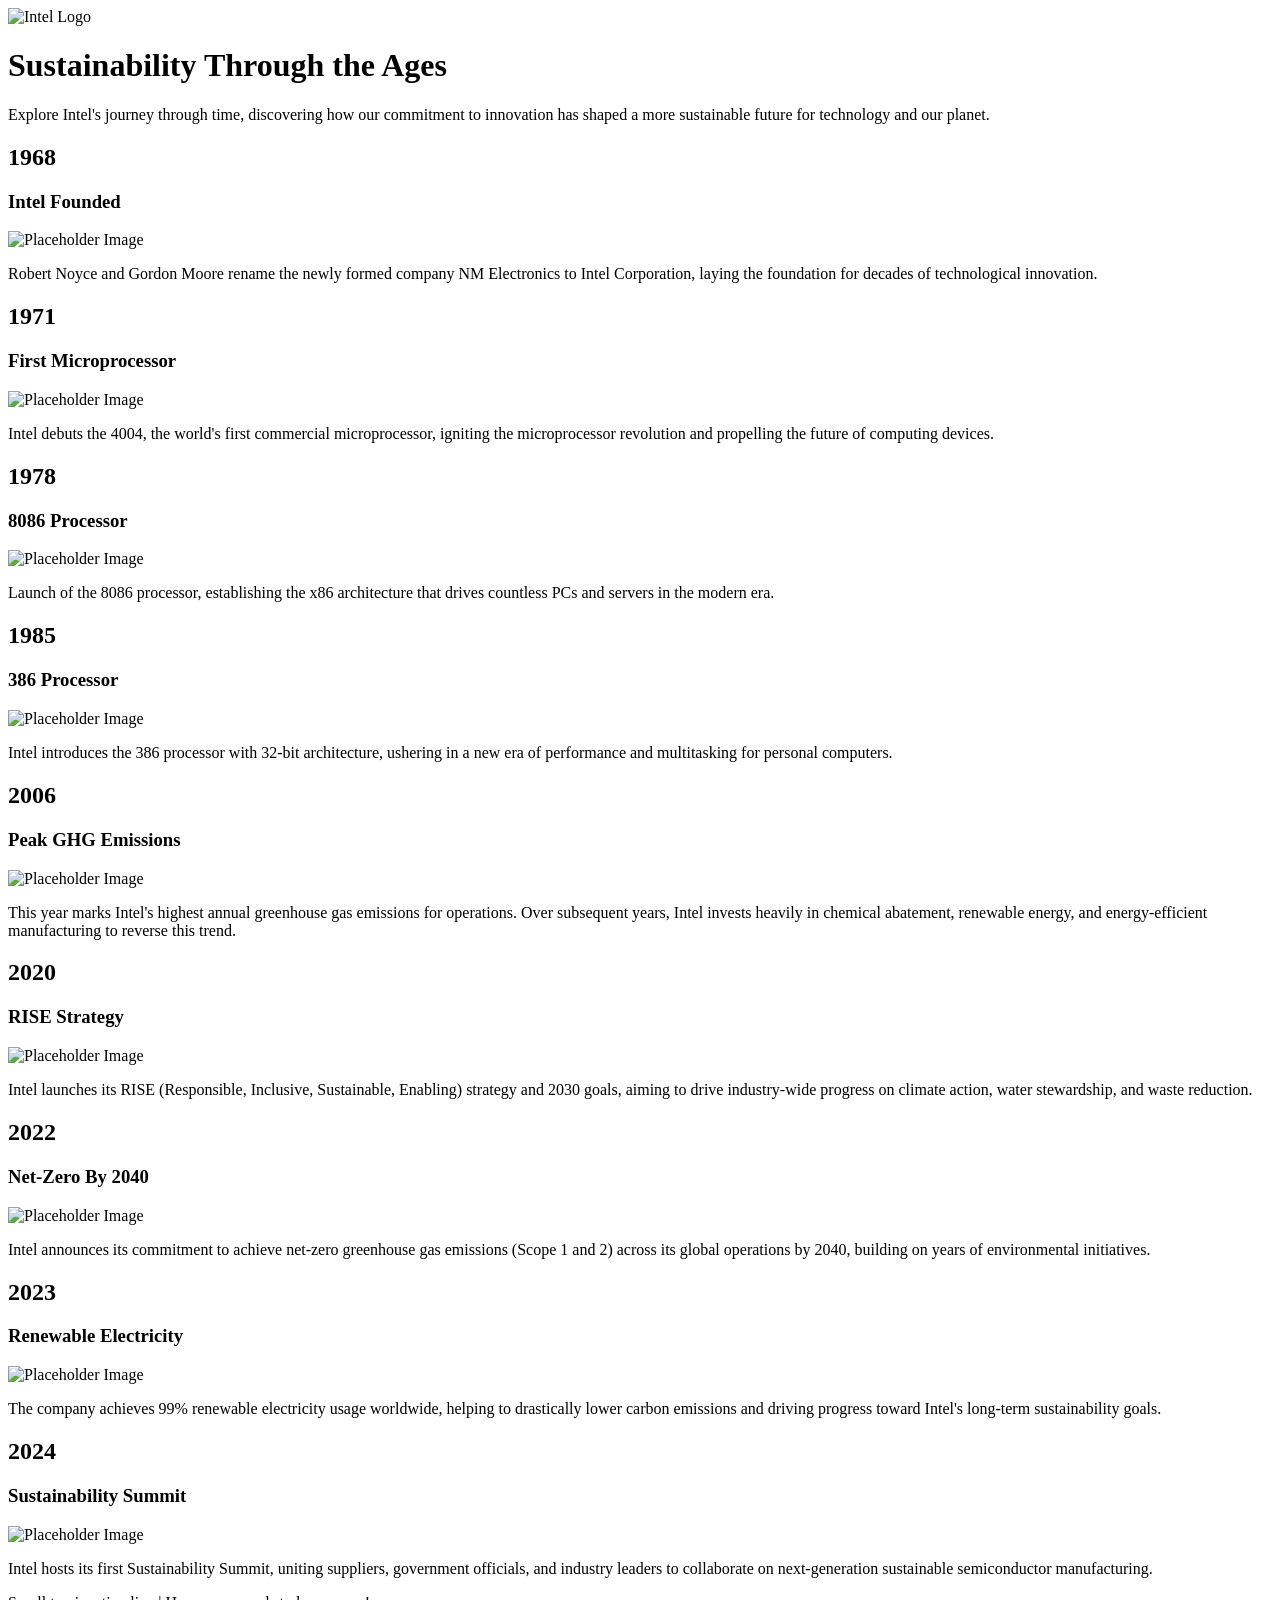
==== index.html @ 9461cac0 "Rename index (1).html to index.html" ====
<!DOCTYPE html>
<html lang="en">
<head>
  <meta charset="UTF-8" />
  <meta name="viewport" content="width=device-width, initial-scale=1.0" />
  <title>Intel: Sustainability Through the Ages</title>
  <link rel="stylesheet" href="style.css" />
</head>
<body>

  <!-- Header / Hero Section -->
  <header>
    <div>
      <!-- Ask Copilot to teach you about `.svg` 🙂 -->
      <img src="img/intel-header-logo.svg" alt="Intel Logo" />
      <!-- Main Heading -->
      <h1>
        Sustainability Through the Ages
      </h1>

      <!-- Subheading / Description -->
      <p>
        Explore Intel's journey through time, discovering how our commitment
        to innovation has shaped a more sustainable future for technology 
        and our planet.
      </p>
    </div>
  </header>

  <!-- Timeline Cards Section -->
  <section>

    <!-- Card 1: 1968 -->
    <div>
      <h2>1968</h2>
      <h3>Intel Founded</h3>
      <img src="img/1.jpg" alt="Placeholder Image" />
      <p>
        Robert Noyce and Gordon Moore rename the newly formed company 
        NM Electronics to Intel Corporation, laying the foundation for 
        decades of technological innovation.
      </p>
    </div>

    <!-- Card 2: 1971 -->
    <div>
      <h2>1971</h2>
      <h3>First Microprocessor</h3>
      <img src="img/2.jpg" alt="Placeholder Image" />
      <p>
        Intel debuts the 4004, the world's first commercial microprocessor, 
        igniting the microprocessor revolution and propelling the future 
        of computing devices.
      </p>
    </div>

    <!-- Card 3: 1978 -->
    <div>
      <h2>1978</h2>
      <h3>8086 Processor</h3>
      <img src="img/3.jpg" alt="Placeholder Image" />
      <p>
        Launch of the 8086 processor, establishing the x86 architecture 
        that drives countless PCs and servers in the modern era.
      </p>
    </div>

    <!-- Card 4: 1985 -->
    <div>
      <h2>1985</h2>
      <h3>386 Processor</h3>
      <img src="img/4.jpg" alt="Placeholder Image" />
      <p>
        Intel introduces the 386 processor with 32-bit architecture, 
        ushering in a new era of performance and multitasking for 
        personal computers.
      </p>
    </div>

    <!-- Card 5: 2006 -->
    <div>
      <h2>2006</h2>
      <h3>Peak GHG Emissions</h3>
      <img src="https://placehold.co/250x100" alt="Placeholder Image" />
      <p>
        This year marks Intel's highest annual greenhouse gas emissions 
        for operations. Over subsequent years, Intel invests heavily in 
        chemical abatement, renewable energy, and energy-efficient 
        manufacturing to reverse this trend.
      </p>
    </div>

    <!-- Card 6: 2020 -->
    <div>
      <h2>2020</h2>
      <h3>RISE Strategy</h3>
      <img src="https://placehold.co/250x100" alt="Placeholder Image" />
      <p>
        Intel launches its RISE (Responsible, Inclusive, Sustainable, 
        Enabling) strategy and 2030 goals, aiming to drive industry-wide 
        progress on climate action, water stewardship, and waste reduction.
      </p>
    </div>

    <!-- Card 7: 2022 -->
    <div>
      <h2>2022</h2>
      <h3>Net-Zero By 2040</h3>
      <img src="https://placehold.co/250x100" alt="Placeholder Image" />
      <p>
        Intel announces its commitment to achieve net-zero greenhouse 
        gas emissions (Scope 1 and 2) across its global operations 
        by 2040, building on years of environmental initiatives.
      </p>
    </div>

    <!-- Card 8: 2023 -->
    <div>
      <h2>2023</h2>
      <h3>Renewable Electricity</h3>
      <img src="https://placehold.co/250x100" alt="Placeholder Image" />
      <p>
        The company achieves 99% renewable electricity usage worldwide, 
        helping to drastically lower carbon emissions and driving progress 
        toward Intel's long-term sustainability goals.
      </p>
    </div>

    <!-- Card 9: 2024 -->
    <div>
      <h2>2024</h2>
      <h3>Sustainability Summit</h3>
      <img src="https://placehold.co/250x100" alt="Placeholder Image" />
      <p>
        Intel hosts its first Sustainability Summit, uniting suppliers, 
        government officials, and industry leaders to collaborate on 
        next-generation sustainable semiconductor manufacturing.
      </p>
    </div>
  </section>
  <p>Scroll to view timeline | Hover over cards to learn more!</p>
</body>
</html>
---- style.css ----
/* Add your CSS here */
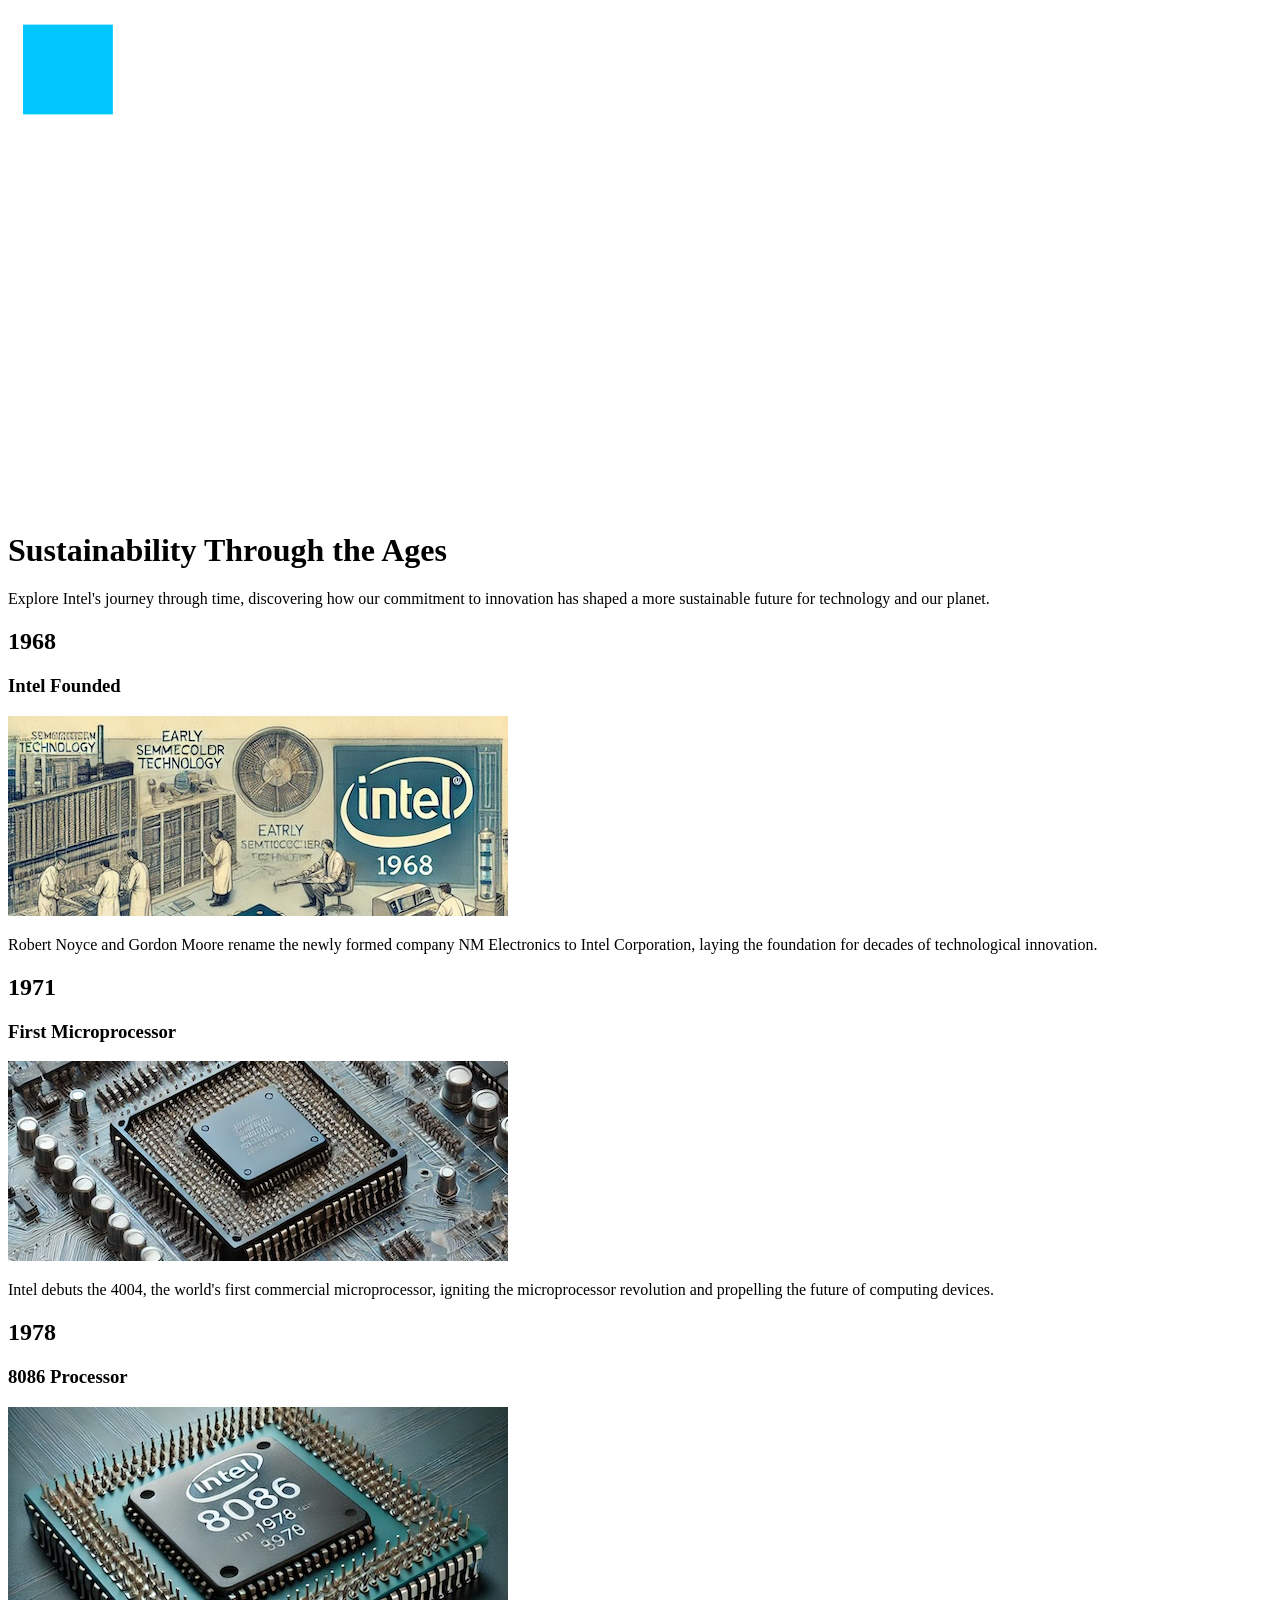
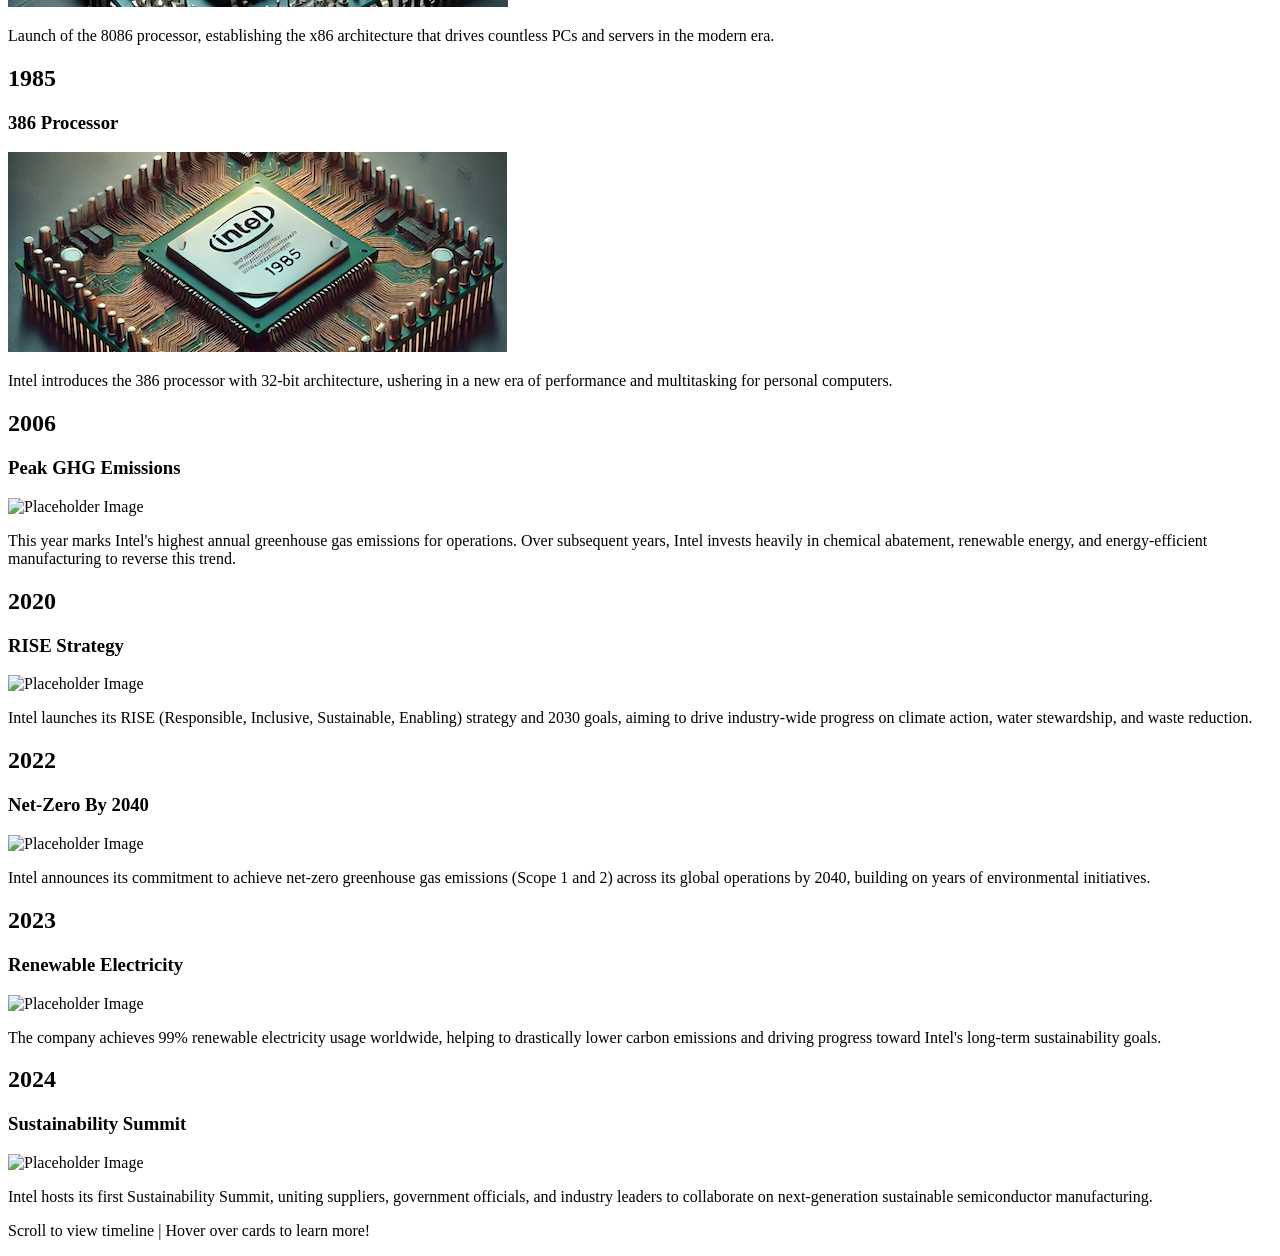
==== commit 0e35229c: "Update index.html" ====
--- a/index.html
+++ b/index.html
@@ -81,7 +81,7 @@
     <div>
       <h2>2006</h2>
       <h3>Peak GHG Emissions</h3>
-      <img src="https://placehold.co/250x100" alt="Placeholder Image" />
+      <img src="img/5.jpg" alt="Placeholder Image" />
       <p>
         This year marks Intel's highest annual greenhouse gas emissions 
         for operations. Over subsequent years, Intel invests heavily in 
@@ -94,7 +94,7 @@
     <div>
       <h2>2020</h2>
       <h3>RISE Strategy</h3>
-      <img src="https://placehold.co/250x100" alt="Placeholder Image" />
+      <img src="img/6.jpg" alt="Placeholder Image" />
       <p>
         Intel launches its RISE (Responsible, Inclusive, Sustainable, 
         Enabling) strategy and 2030 goals, aiming to drive industry-wide 
@@ -106,7 +106,7 @@
     <div>
       <h2>2022</h2>
       <h3>Net-Zero By 2040</h3>
-      <img src="https://placehold.co/250x100" alt="Placeholder Image" />
+      <img src="img/7.jpg" alt="Placeholder Image" />
       <p>
         Intel announces its commitment to achieve net-zero greenhouse 
         gas emissions (Scope 1 and 2) across its global operations 
@@ -118,7 +118,7 @@
     <div>
       <h2>2023</h2>
       <h3>Renewable Electricity</h3>
-      <img src="https://placehold.co/250x100" alt="Placeholder Image" />
+      <img src="img/8.jpg" alt="Placeholder Image" />
       <p>
         The company achieves 99% renewable electricity usage worldwide, 
         helping to drastically lower carbon emissions and driving progress 
@@ -130,7 +130,7 @@
     <div>
       <h2>2024</h2>
       <h3>Sustainability Summit</h3>
-      <img src="https://placehold.co/250x100" alt="Placeholder Image" />
+      <img src="img/9.jpg" alt="Placeholder Image" />
       <p>
         Intel hosts its first Sustainability Summit, uniting suppliers, 
         government officials, and industry leaders to collaborate on 
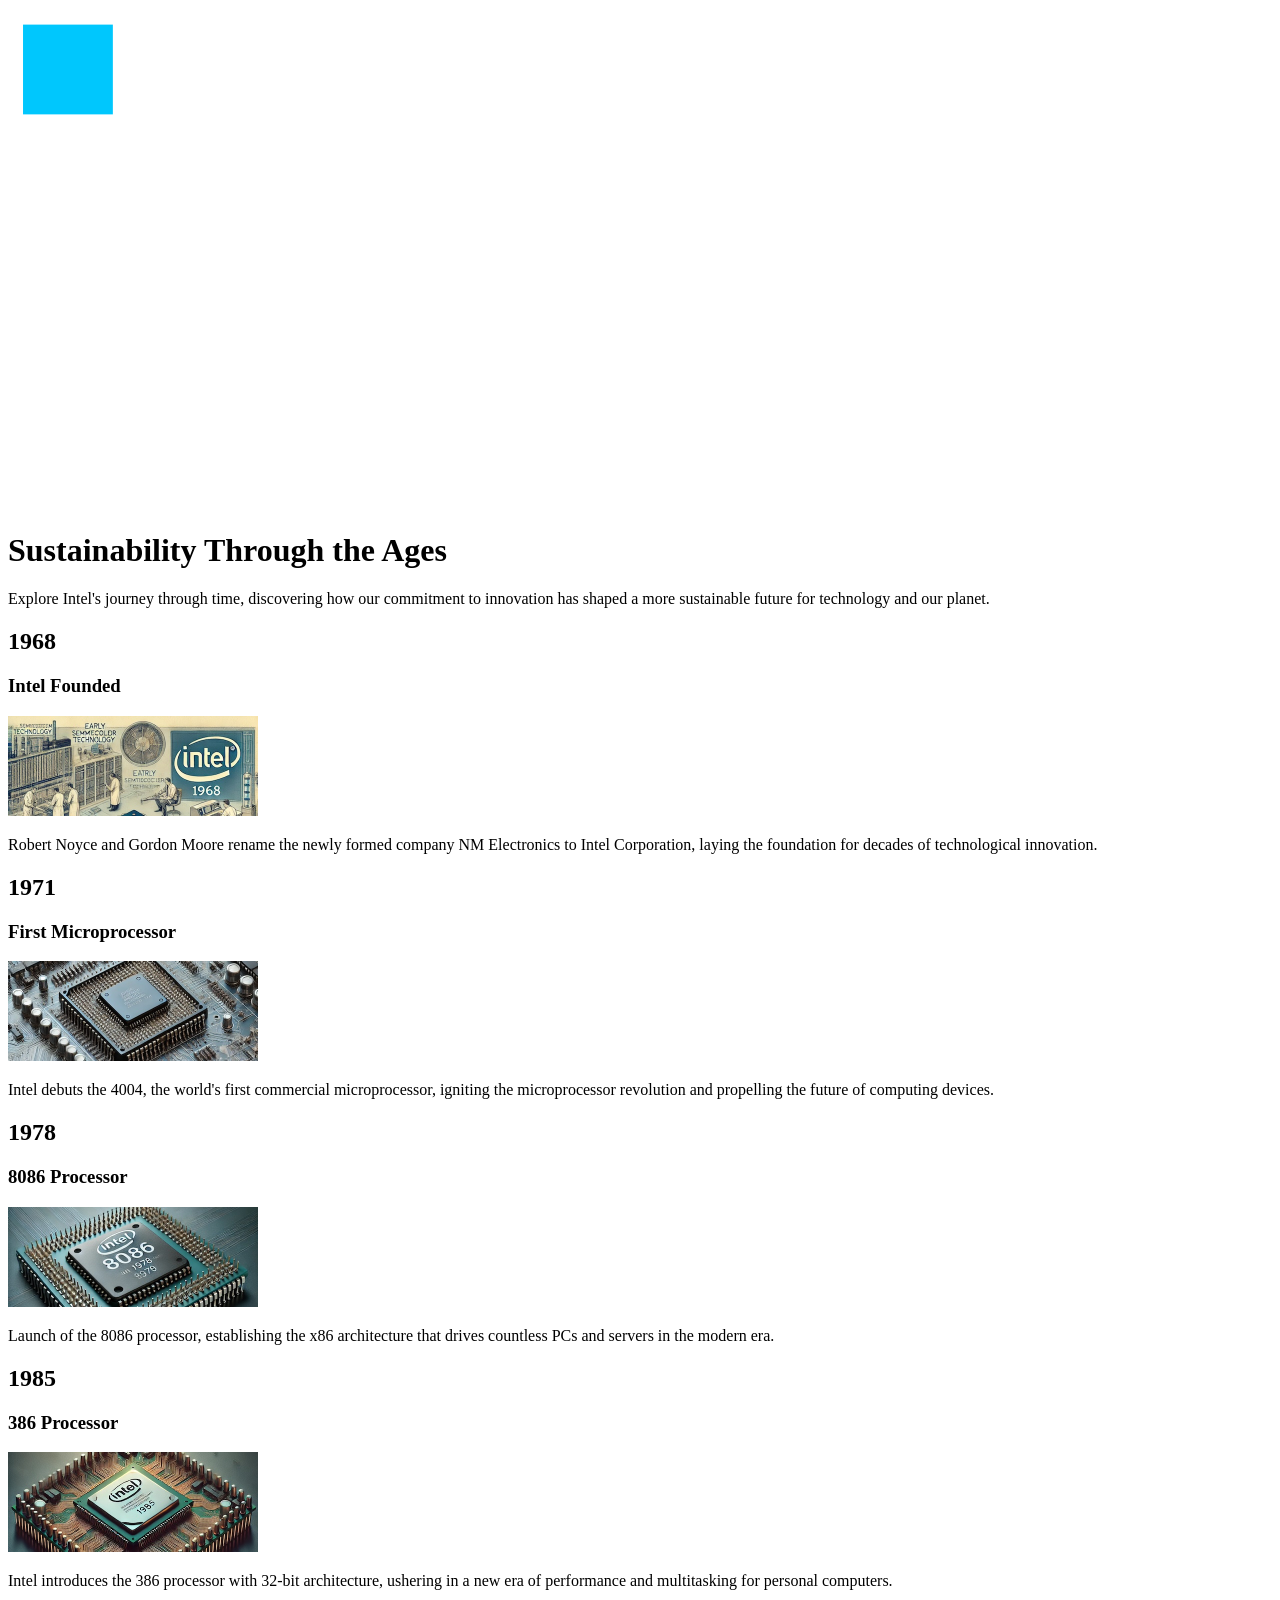
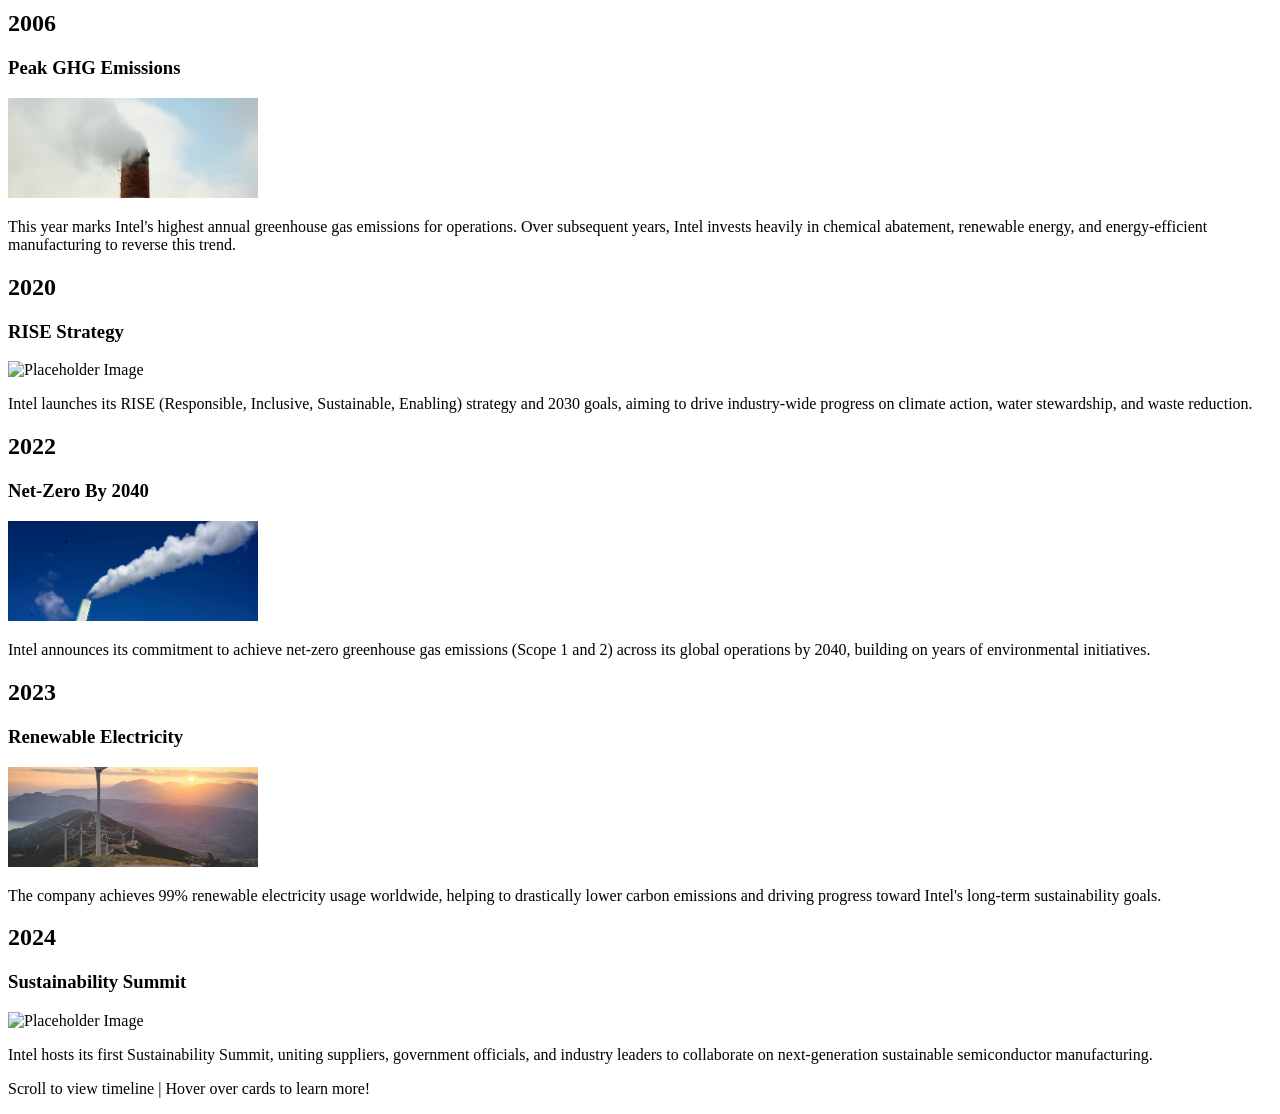
==== commit 35ef25c7: "Update index.html" ====
--- a/index.html
+++ b/index.html
@@ -5,6 +5,13 @@
   <meta name="viewport" content="width=device-width, initial-scale=1.0" />
   <title>Intel: Sustainability Through the Ages</title>
   <link rel="stylesheet" href="style.css" />
+  <style>
+    img[src$=".jpg"] {
+      width: 250px;
+      height: 100px;
+      object-fit: cover;
+    }
+  </style>
 </head>
 <body>
 
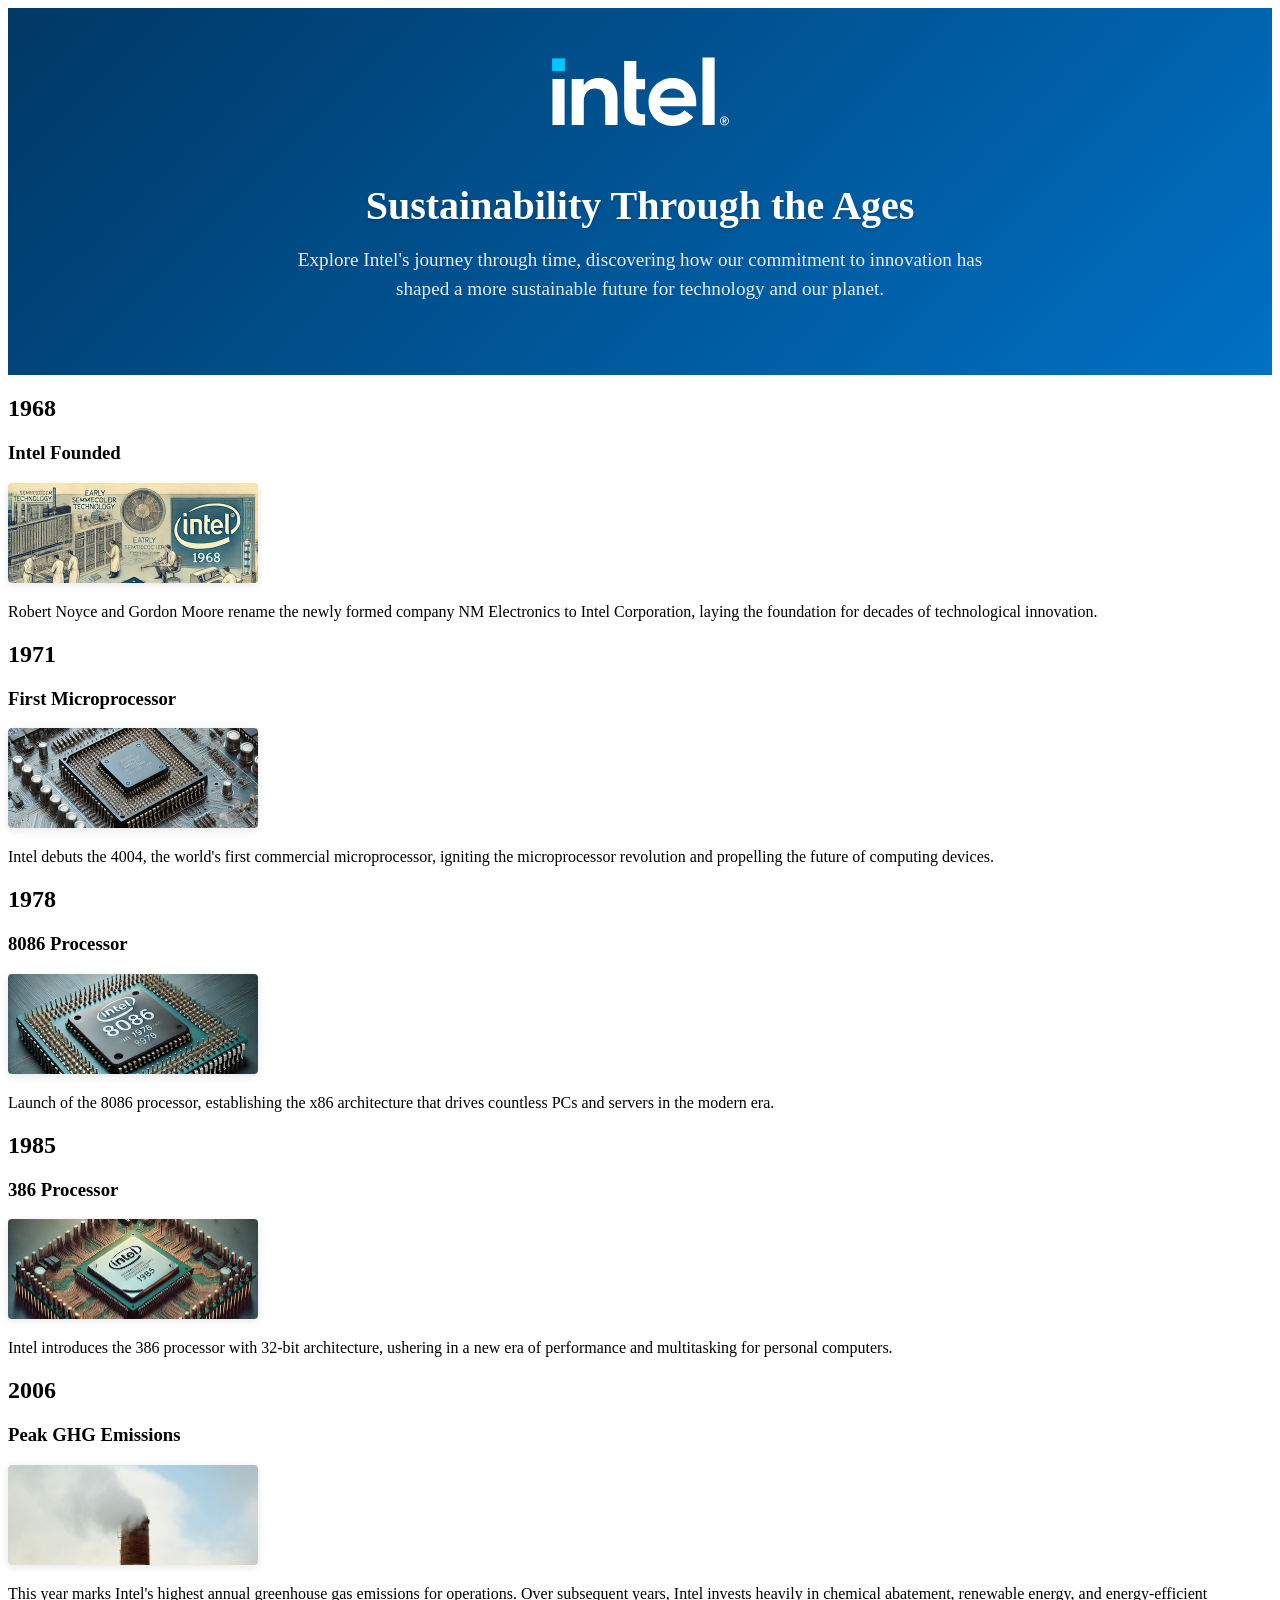
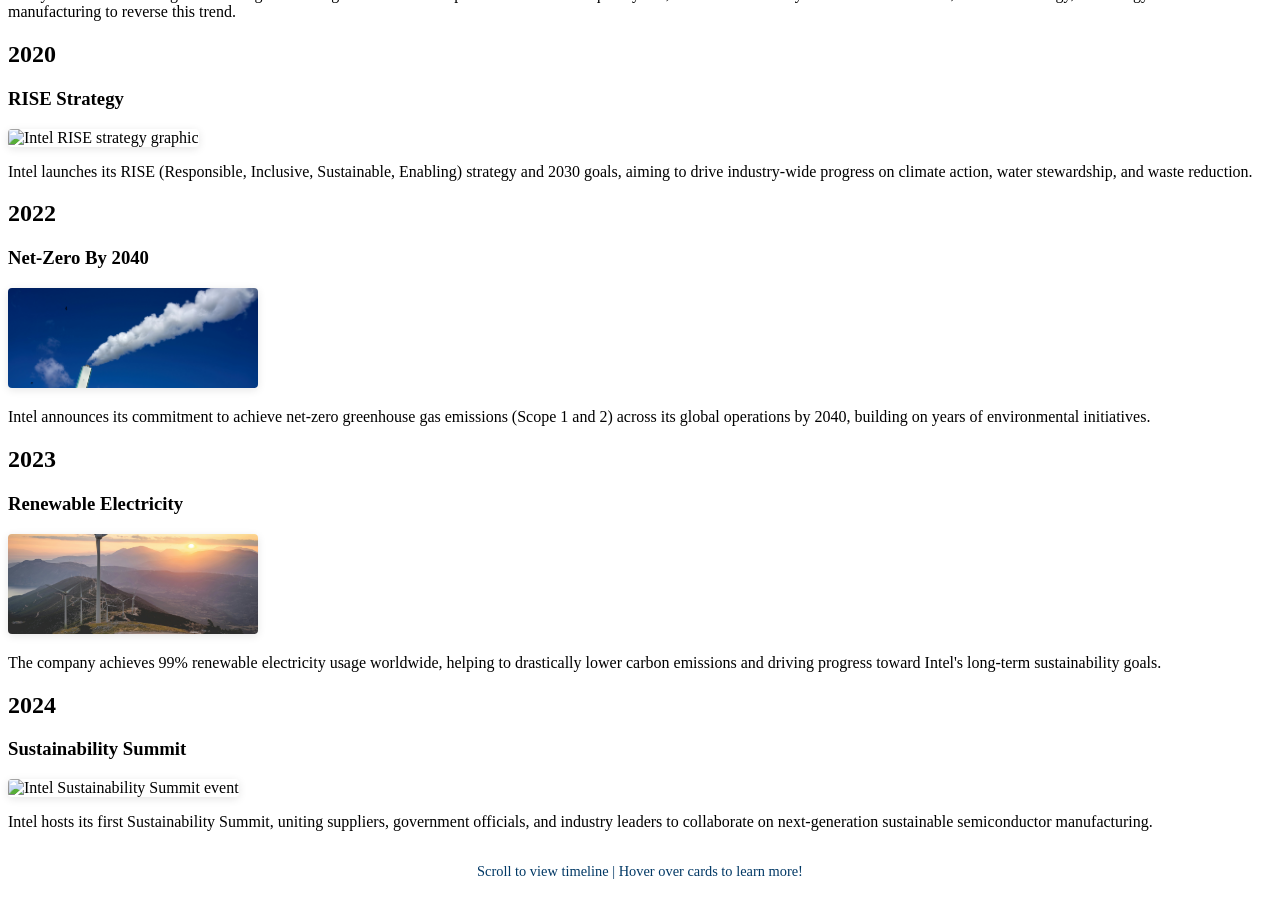
==== commit ef90a770: "Update index.html" ====
--- a/index.html
+++ b/index.html
@@ -4,12 +4,75 @@
   <meta charset="UTF-8" />
   <meta name="viewport" content="width=device-width, initial-scale=1.0" />
   <title>Intel: Sustainability Through the Ages</title>
-  <link rel="stylesheet" href="style.css" />
   <style>
+    /* Intel Brand Colors */
+    :root {
+      --intel-blue: #0071c5;
+      --intel-dark-blue: #003865;
+      --intel-white: #ffffff;
+      --intel-light-gray: #f2f2f2;
+    }
+    
+    /* Header Styles */
+    header {
+      background: linear-gradient(135deg, var(--intel-dark-blue) 0%, var(--intel-blue) 100%);
+      color: var(--intel-white);
+      padding: 3rem 2rem;
+      text-align: center;
+      position: relative;
+      overflow: hidden;
+    }
+    
+    header > div {
+      max-width: 1200px;
+      margin: 0 auto;
+      position: relative;
+      z-index: 2;
+    }
+    
+    header img {
+      width: 180px;
+      height: auto;
+      margin-bottom: 1.5rem;
+    }
+    
+    header h1 {
+      font-size: 2.5rem;
+      font-weight: 700;
+      margin-bottom: 1rem;
+      line-height: 1.2;
+      text-shadow: 0 2px 4px rgba(0,0,0,0.2);
+    }
+    
+    header p {
+      font-size: 1.2rem;
+      max-width: 700px;
+      margin: 0 auto 1.5rem;
+      line-height: 1.5;
+      opacity: 0.9;
+    }
+    
+    /* Decorative elements */
+    header::before {
+      content: "";
+      position: absolute;
+      top: 0;
+      left: 0;
+      right: 0;
+      bottom: 0;
+      background: url('data:image/svg+xml;utf8,<svg xmlns="http://www.w3.org/2000/svg" width="100" height="100" viewBox="0 0 100 100" fill="none" opacity="0.05"><path d="M50 0L100 50L50 100L0 50L50 0Z" stroke="white"/></svg>');
+      background-size: 80px;
+      opacity: 0.1;
+      z-index: 1;
+    }
+    
+    /* Timeline image styles */
     img[src$=".jpg"] {
       width: 250px;
       height: 100px;
       object-fit: cover;
+      border-radius: 4px;
+      box-shadow: 0 2px 8px rgba(0,0,0,0.1);
     }
   </style>
 </head>
@@ -18,7 +81,7 @@
   <!-- Header / Hero Section -->
   <header>
     <div>
-      <!-- Ask Copilot to teach you about `.svg` 🙂 -->
+      <!-- Intel Logo -->
       <img src="img/intel-header-logo.svg" alt="Intel Logo" />
       <!-- Main Heading -->
       <h1>
@@ -36,12 +99,11 @@
 
   <!-- Timeline Cards Section -->
   <section>
-
     <!-- Card 1: 1968 -->
     <div>
       <h2>1968</h2>
       <h3>Intel Founded</h3>
-      <img src="img/1.jpg" alt="Placeholder Image" />
+      <img src="img/1.jpg" alt="Intel founders Robert Noyce and Gordon Moore" />
       <p>
         Robert Noyce and Gordon Moore rename the newly formed company 
         NM Electronics to Intel Corporation, laying the foundation for 
@@ -53,7 +115,7 @@
     <div>
       <h2>1971</h2>
       <h3>First Microprocessor</h3>
-      <img src="img/2.jpg" alt="Placeholder Image" />
+      <img src="img/2.jpg" alt="Intel 4004 microprocessor" />
       <p>
         Intel debuts the 4004, the world's first commercial microprocessor, 
         igniting the microprocessor revolution and propelling the future 
@@ -65,7 +127,7 @@
     <div>
       <h2>1978</h2>
       <h3>8086 Processor</h3>
-      <img src="img/3.jpg" alt="Placeholder Image" />
+      <img src="img/3.jpg" alt="Intel 8086 processor" />
       <p>
         Launch of the 8086 processor, establishing the x86 architecture 
         that drives countless PCs and servers in the modern era.
@@ -76,7 +138,7 @@
     <div>
       <h2>1985</h2>
       <h3>386 Processor</h3>
-      <img src="img/4.jpg" alt="Placeholder Image" />
+      <img src="img/4.jpg" alt="Intel 386 processor" />
       <p>
         Intel introduces the 386 processor with 32-bit architecture, 
         ushering in a new era of performance and multitasking for 
@@ -88,7 +150,7 @@
     <div>
       <h2>2006</h2>
       <h3>Peak GHG Emissions</h3>
-      <img src="img/5.jpg" alt="Placeholder Image" />
+      <img src="img/5.jpg" alt="Intel factory with sustainability metrics" />
       <p>
         This year marks Intel's highest annual greenhouse gas emissions 
         for operations. Over subsequent years, Intel invests heavily in 
@@ -101,7 +163,7 @@
     <div>
       <h2>2020</h2>
       <h3>RISE Strategy</h3>
-      <img src="img/6.jpg" alt="Placeholder Image" />
+      <img src="img/6.jpg" alt="Intel RISE strategy graphic" />
       <p>
         Intel launches its RISE (Responsible, Inclusive, Sustainable, 
         Enabling) strategy and 2030 goals, aiming to drive industry-wide 
@@ -113,7 +175,7 @@
     <div>
       <h2>2022</h2>
       <h3>Net-Zero By 2040</h3>
-      <img src="img/7.jpg" alt="Placeholder Image" />
+      <img src="img/7.jpg" alt="Net zero commitment graphic" />
       <p>
         Intel announces its commitment to achieve net-zero greenhouse 
         gas emissions (Scope 1 and 2) across its global operations 
@@ -125,7 +187,7 @@
     <div>
       <h2>2023</h2>
       <h3>Renewable Electricity</h3>
-      <img src="img/8.jpg" alt="Placeholder Image" />
+      <img src="img/8.jpg" alt="Solar panels at Intel facility" />
       <p>
         The company achieves 99% renewable electricity usage worldwide, 
         helping to drastically lower carbon emissions and driving progress 
@@ -137,7 +199,7 @@
     <div>
       <h2>2024</h2>
       <h3>Sustainability Summit</h3>
-      <img src="img/9.jpg" alt="Placeholder Image" />
+      <img src="img/9.jpg" alt="Intel Sustainability Summit event" />
       <p>
         Intel hosts its first Sustainability Summit, uniting suppliers, 
         government officials, and industry leaders to collaborate on 
@@ -145,6 +207,8 @@
       </p>
     </div>
   </section>
-  <p>Scroll to view timeline | Hover over cards to learn more!</p>
+  <p style="text-align: center; color: var(--intel-dark-blue); padding: 1rem; font-size: 0.9rem;">
+    Scroll to view timeline | Hover over cards to learn more!
+  </p>
 </body>
 </html>
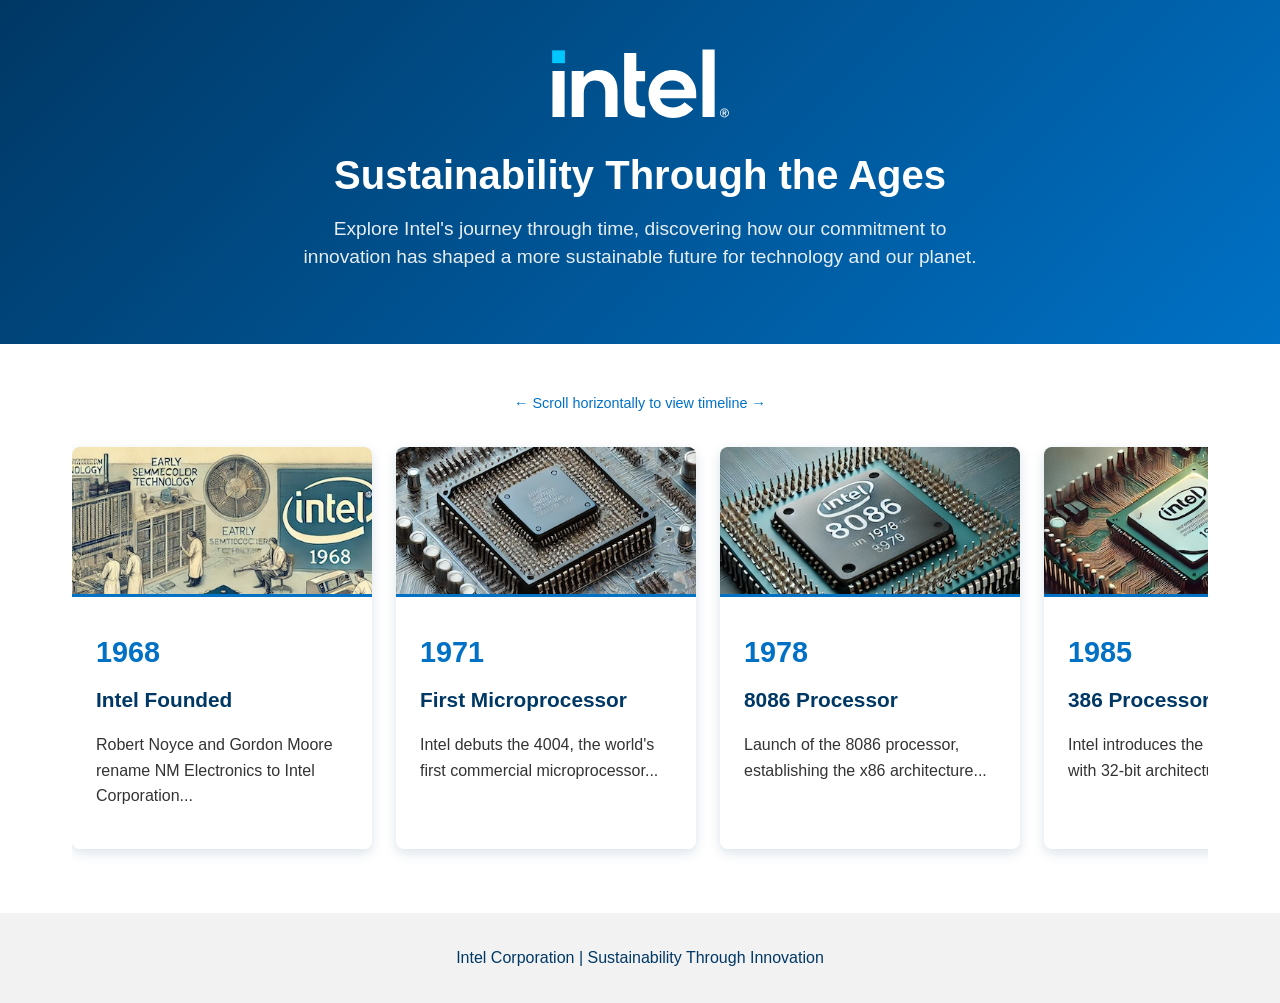
==== commit 5a90ba3a: "Update index.html" ====
--- a/index.html
+++ b/index.html
@@ -5,12 +5,26 @@
   <meta name="viewport" content="width=device-width, initial-scale=1.0" />
   <title>Intel: Sustainability Through the Ages</title>
   <style>
-    /* Intel Brand Colors */
+    /* Intel Brand Colors & Base Styles */
     :root {
       --intel-blue: #0071c5;
       --intel-dark-blue: #003865;
       --intel-white: #ffffff;
       --intel-light-gray: #f2f2f2;
+      --intel-dark-gray: #333333;
+      --card-shadow: 0 4px 12px rgba(0, 65, 117, 0.15);
+    }
+    
+    * {
+      box-sizing: border-box;
+      margin: 0;
+      padding: 0;
+    }
+    
+    body {
+      font-family: 'Segoe UI', Tahoma, Geneva, Verdana, sans-serif;
+      line-height: 1.6;
+      color: var(--intel-dark-gray);
     }
     
     /* Header Styles */
@@ -41,7 +55,6 @@
       font-weight: 700;
       margin-bottom: 1rem;
       line-height: 1.2;
-      text-shadow: 0 2px 4px rgba(0,0,0,0.2);
     }
     
     header p {
@@ -52,27 +65,152 @@
       opacity: 0.9;
     }
     
-    /* Decorative elements */
-    header::before {
-      content: "";
+    /* Timeline Container */
+    .timeline-container {
+      max-width: 1200px;
+      margin: 3rem auto;
+      padding: 0 2rem;
+    }
+    
+    .timeline-scroll-message {
+      text-align: center;
+      color: var(--intel-blue);
+      margin-bottom: 1rem;
+      font-size: 0.9rem;
+      display: none;
+    }
+    
+    /* Timeline Styles */
+    .timeline {
+      display: flex;
+      gap: 1.5rem;
+      padding: 1rem 0;
+      overflow-x: auto;
+      scrollbar-width: none; /* Firefox */
+      -ms-overflow-style: none; /* IE */
+    }
+    
+    .timeline::-webkit-scrollbar {
+      display: none; /* Chrome/Safari */
+    }
+    
+    /* Milestone Cards */
+    .milestone {
+      flex: 0 0 300px;
+      background: var(--intel-white);
+      border-radius: 8px;
+      box-shadow: var(--card-shadow);
+      overflow: hidden;
+      transition: all 0.3s ease;
+      position: relative;
+      min-height: 400px;
+    }
+    
+    .milestone-content {
+      padding: 1.5rem;
+      position: relative;
+      z-index: 2;
+      background: var(--intel-white);
+      transition: all 0.3s ease;
+    }
+    
+    .milestone h2 {
+      color: var(--intel-blue);
+      font-size: 1.8rem;
+      margin-bottom: 0.5rem;
+    }
+    
+    .milestone h3 {
+      color: var(--intel-dark-blue);
+      font-size: 1.3rem;
+      margin-bottom: 1rem;
+      font-weight: 600;
+    }
+    
+    .milestone img {
+      width: 100%;
+      height: 150px;
+      object-fit: cover;
+      border-bottom: 3px solid var(--intel-blue);
+    }
+    
+    .milestone p {
+      color: var(--intel-dark-gray);
+      margin-bottom: 1rem;
+    }
+    
+    .milestone-hover {
       position: absolute;
       top: 0;
       left: 0;
       right: 0;
       bottom: 0;
-      background: url('data:image/svg+xml;utf8,<svg xmlns="http://www.w3.org/2000/svg" width="100" height="100" viewBox="0 0 100 100" fill="none" opacity="0.05"><path d="M50 0L100 50L50 100L0 50L50 0Z" stroke="white"/></svg>');
-      background-size: 80px;
-      opacity: 0.1;
-      z-index: 1;
-    }
-    
-    /* Timeline image styles */
-    img[src$=".jpg"] {
-      width: 250px;
-      height: 100px;
-      object-fit: cover;
-      border-radius: 4px;
-      box-shadow: 0 2px 8px rgba(0,0,0,0.1);
+      background: rgba(0, 113, 197, 0.9);
+      color: var(--intel-white);
+      padding: 2rem;
+      opacity: 0;
+      transition: opacity 0.3s ease;
+      display: flex;
+      flex-direction: column;
+      justify-content: center;
+    }
+    
+    .milestone-hover h3 {
+      color: var(--intel-white);
+      margin-bottom: 1rem;
+    }
+    
+    .milestone:hover {
+      transform: translateY(-5px);
+      box-shadow: 0 8px 20px rgba(0, 65, 117, 0.2);
+    }
+    
+    .milestone:hover .milestone-content {
+      opacity: 0;
+    }
+    
+    .milestone:hover .milestone-hover {
+      opacity: 1;
+    }
+    
+    /* Responsive Layout */
+    @media (max-width: 768px) {
+      .timeline {
+        flex-direction: column;
+        overflow-x: visible;
+        gap: 2rem;
+      }
+      
+      .milestone {
+        flex: 1 1 auto;
+        min-height: auto;
+      }
+      
+      .timeline-scroll-message {
+        display: none;
+      }
+      
+      header h1 {
+        font-size: 2rem;
+      }
+      
+      header p {
+        font-size: 1rem;
+      }
+    }
+    
+    @media (min-width: 769px) {
+      .timeline-scroll-message {
+        display: block;
+      }
+    }
+    
+    /* Footer */
+    footer {
+      text-align: center;
+      padding: 2rem;
+      background: var(--intel-light-gray);
+      color: var(--intel-dark-blue);
     }
   </style>
 </head>
@@ -81,14 +219,10 @@
   <!-- Header / Hero Section -->
   <header>
     <div>
-      <!-- Intel Logo -->
       <img src="img/intel-header-logo.svg" alt="Intel Logo" />
-      <!-- Main Heading -->
       <h1>
         Sustainability Through the Ages
       </h1>
-
-      <!-- Subheading / Description -->
       <p>
         Explore Intel's journey through time, discovering how our commitment
         to innovation has shaped a more sustainable future for technology 
@@ -97,118 +231,159 @@
     </div>
   </header>
 
-  <!-- Timeline Cards Section -->
-  <section>
-    <!-- Card 1: 1968 -->
-    <div>
-      <h2>1968</h2>
-      <h3>Intel Founded</h3>
-      <img src="img/1.jpg" alt="Intel founders Robert Noyce and Gordon Moore" />
-      <p>
-        Robert Noyce and Gordon Moore rename the newly formed company 
-        NM Electronics to Intel Corporation, laying the foundation for 
-        decades of technological innovation.
-      </p>
+  <!-- Timeline Section -->
+  <div class="timeline-container">
+    <p class="timeline-scroll-message">← Scroll horizontally to view timeline →</p>
+    
+    <div class="timeline">
+      <!-- Milestone 1: 1968 -->
+      <div class="milestone">
+        <img src="img/1.jpg" alt="Intel founders Robert Noyce and Gordon Moore" />
+        <div class="milestone-content">
+          <h2>1968</h2>
+          <h3>Intel Founded</h3>
+          <p>
+            Robert Noyce and Gordon Moore rename NM Electronics to Intel Corporation...
+          </p>
+        </div>
+        <div class="milestone-hover">
+          <h3>Intel Founded</h3>
+          <p>Robert Noyce and Gordon Moore rename the newly formed company NM Electronics to Intel Corporation, laying the foundation for decades of technological innovation and sustainable business practices.</p>
+        </div>
+      </div>
+
+      <!-- Milestone 2: 1971 -->
+      <div class="milestone">
+        <img src="img/2.jpg" alt="Intel 4004 microprocessor" />
+        <div class="milestone-content">
+          <h2>1971</h2>
+          <h3>First Microprocessor</h3>
+          <p>
+            Intel debuts the 4004, the world's first commercial microprocessor...
+          </p>
+        </div>
+        <div class="milestone-hover">
+          <h3>First Microprocessor</h3>
+          <p>Intel debuts the 4004, the world's first commercial microprocessor, igniting the microprocessor revolution. This innovation would eventually lead to energy-efficient computing solutions worldwide.</p>
+        </div>
+      </div>
+
+      <!-- Milestone 3: 1978 -->
+      <div class="milestone">
+        <img src="img/3.jpg" alt="Intel 8086 processor" />
+        <div class="milestone-content">
+          <h2>1978</h2>
+          <h3>8086 Processor</h3>
+          <p>
+            Launch of the 8086 processor, establishing the x86 architecture...
+          </p>
+        </div>
+        <div class="milestone-hover">
+          <h3>8086 Processor</h3>
+          <p>The 8086 processor establishes the x86 architecture that would drive countless PCs and servers. Intel begins implementing more efficient manufacturing processes to reduce environmental impact.</p>
+        </div>
+      </div>
+
+      <!-- Milestone 4: 1985 -->
+      <div class="milestone">
+        <img src="img/4.jpg" alt="Intel 386 processor" />
+        <div class="milestone-content">
+          <h2>1985</h2>
+          <h3>386 Processor</h3>
+          <p>
+            Intel introduces the 386 processor with 32-bit architecture...
+          </p>
+        </div>
+        <div class="milestone-hover">
+          <h3>386 Processor</h3>
+          <p>Intel introduces the 386 processor with 32-bit architecture, ushering in a new era of performance. The company begins formal environmental policies at its manufacturing sites.</p>
+        </div>
+      </div>
+
+      <!-- Milestone 5: 2006 -->
+      <div class="milestone">
+        <img src="img/5.jpg" alt="Intel factory with sustainability metrics" />
+        <div class="milestone-content">
+          <h2>2006</h2>
+          <h3>Peak GHG Emissions</h3>
+          <p>
+            This year marks Intel's highest annual greenhouse gas emissions...
+          </p>
+        </div>
+        <div class="milestone-hover">
+          <h3>Turning Point</h3>
+          <p>After reaching peak emissions, Intel initiates aggressive reduction programs, investing in chemical abatement, renewable energy, and energy-efficient manufacturing processes.</p>
+        </div>
+      </div>
+
+      <!-- Milestone 6: 2020 -->
+      <div class="milestone">
+        <img src="img/6.jpg" alt="Intel RISE strategy graphic" />
+        <div class="milestone-content">
+          <h2>2020</h2>
+          <h3>RISE Strategy</h3>
+          <p>
+            Intel launches its RISE strategy and 2030 goals...
+          </p>
+        </div>
+        <div class="milestone-hover">
+          <h3>RISE Strategy</h3>
+          <p>Intel's RISE (Responsible, Inclusive, Sustainable, Enabling) strategy sets ambitious 2030 goals for climate action, water stewardship, and waste reduction across the semiconductor industry.</p>
+        </div>
+      </div>
+
+      <!-- Milestone 7: 2022 -->
+      <div class="milestone">
+        <img src="img/7.jpg" alt="Net zero commitment graphic" />
+        <div class="milestone-content">
+          <h2>2022</h2>
+          <h3>Net-Zero By 2040</h3>
+          <p>
+            Intel announces its commitment to achieve net-zero...
+          </p>
+        </div>
+        <div class="milestone-hover">
+          <h3>Net-Zero Commitment</h3>
+          <p>Intel pledges to achieve net-zero greenhouse gas emissions across global operations by 2040, with interim 2030 targets for renewable energy and process improvements.</p>
+        </div>
+      </div>
+
+      <!-- Milestone 8: 2023 -->
+      <div class="milestone">
+        <img src="img/8.jpg" alt="Solar panels at Intel facility" />
+        <div class="milestone-content">
+          <h2>2023</h2>
+          <h3>Renewable Electricity</h3>
+          <p>
+            The company achieves 99% renewable electricity usage...
+          </p>
+        </div>
+        <div class="milestone-hover">
+          <h3>Renewable Milestone</h3>
+          <p>Intel reaches 99% renewable electricity usage worldwide through power purchase agreements, on-site generation, and renewable energy credits.</p>
+        </div>
+      </div>
+
+      <!-- Milestone 9: 2024 -->
+      <div class="milestone">
+        <img src="img/9.jpg" alt="Intel Sustainability Summit event" />
+        <div class="milestone-content">
+          <h2>2024</h2>
+          <h3>Sustainability Summit</h3>
+          <p>
+            Intel hosts its first Sustainability Summit...
+          </p>
+        </div>
+        <div class="milestone-hover">
+          <h3>Collaborative Future</h3>
+          <p>The inaugural Sustainability Summit brings together suppliers, government officials, and industry leaders to accelerate sustainable semiconductor manufacturing innovations.</p>
+        </div>
+      </div>
     </div>
-
-    <!-- Card 2: 1971 -->
-    <div>
-      <h2>1971</h2>
-      <h3>First Microprocessor</h3>
-      <img src="img/2.jpg" alt="Intel 4004 microprocessor" />
-      <p>
-        Intel debuts the 4004, the world's first commercial microprocessor, 
-        igniting the microprocessor revolution and propelling the future 
-        of computing devices.
-      </p>
-    </div>
-
-    <!-- Card 3: 1978 -->
-    <div>
-      <h2>1978</h2>
-      <h3>8086 Processor</h3>
-      <img src="img/3.jpg" alt="Intel 8086 processor" />
-      <p>
-        Launch of the 8086 processor, establishing the x86 architecture 
-        that drives countless PCs and servers in the modern era.
-      </p>
-    </div>
-
-    <!-- Card 4: 1985 -->
-    <div>
-      <h2>1985</h2>
-      <h3>386 Processor</h3>
-      <img src="img/4.jpg" alt="Intel 386 processor" />
-      <p>
-        Intel introduces the 386 processor with 32-bit architecture, 
-        ushering in a new era of performance and multitasking for 
-        personal computers.
-      </p>
-    </div>
-
-    <!-- Card 5: 2006 -->
-    <div>
-      <h2>2006</h2>
-      <h3>Peak GHG Emissions</h3>
-      <img src="img/5.jpg" alt="Intel factory with sustainability metrics" />
-      <p>
-        This year marks Intel's highest annual greenhouse gas emissions 
-        for operations. Over subsequent years, Intel invests heavily in 
-        chemical abatement, renewable energy, and energy-efficient 
-        manufacturing to reverse this trend.
-      </p>
-    </div>
-
-    <!-- Card 6: 2020 -->
-    <div>
-      <h2>2020</h2>
-      <h3>RISE Strategy</h3>
-      <img src="img/6.jpg" alt="Intel RISE strategy graphic" />
-      <p>
-        Intel launches its RISE (Responsible, Inclusive, Sustainable, 
-        Enabling) strategy and 2030 goals, aiming to drive industry-wide 
-        progress on climate action, water stewardship, and waste reduction.
-      </p>
-    </div>
-
-    <!-- Card 7: 2022 -->
-    <div>
-      <h2>2022</h2>
-      <h3>Net-Zero By 2040</h3>
-      <img src="img/7.jpg" alt="Net zero commitment graphic" />
-      <p>
-        Intel announces its commitment to achieve net-zero greenhouse 
-        gas emissions (Scope 1 and 2) across its global operations 
-        by 2040, building on years of environmental initiatives.
-      </p>
-    </div>
-
-    <!-- Card 8: 2023 -->
-    <div>
-      <h2>2023</h2>
-      <h3>Renewable Electricity</h3>
-      <img src="img/8.jpg" alt="Solar panels at Intel facility" />
-      <p>
-        The company achieves 99% renewable electricity usage worldwide, 
-        helping to drastically lower carbon emissions and driving progress 
-        toward Intel's long-term sustainability goals.
-      </p>
-    </div>
-
-    <!-- Card 9: 2024 -->
-    <div>
-      <h2>2024</h2>
-      <h3>Sustainability Summit</h3>
-      <img src="img/9.jpg" alt="Intel Sustainability Summit event" />
-      <p>
-        Intel hosts its first Sustainability Summit, uniting suppliers, 
-        government officials, and industry leaders to collaborate on 
-        next-generation sustainable semiconductor manufacturing.
-      </p>
-    </div>
-  </section>
-  <p style="text-align: center; color: var(--intel-dark-blue); padding: 1rem; font-size: 0.9rem;">
-    Scroll to view timeline | Hover over cards to learn more!
-  </p>
+  </div>
+
+  <footer>
+    <p>Intel Corporation | Sustainability Through Innovation</p>
+  </footer>
 </body>
 </html>
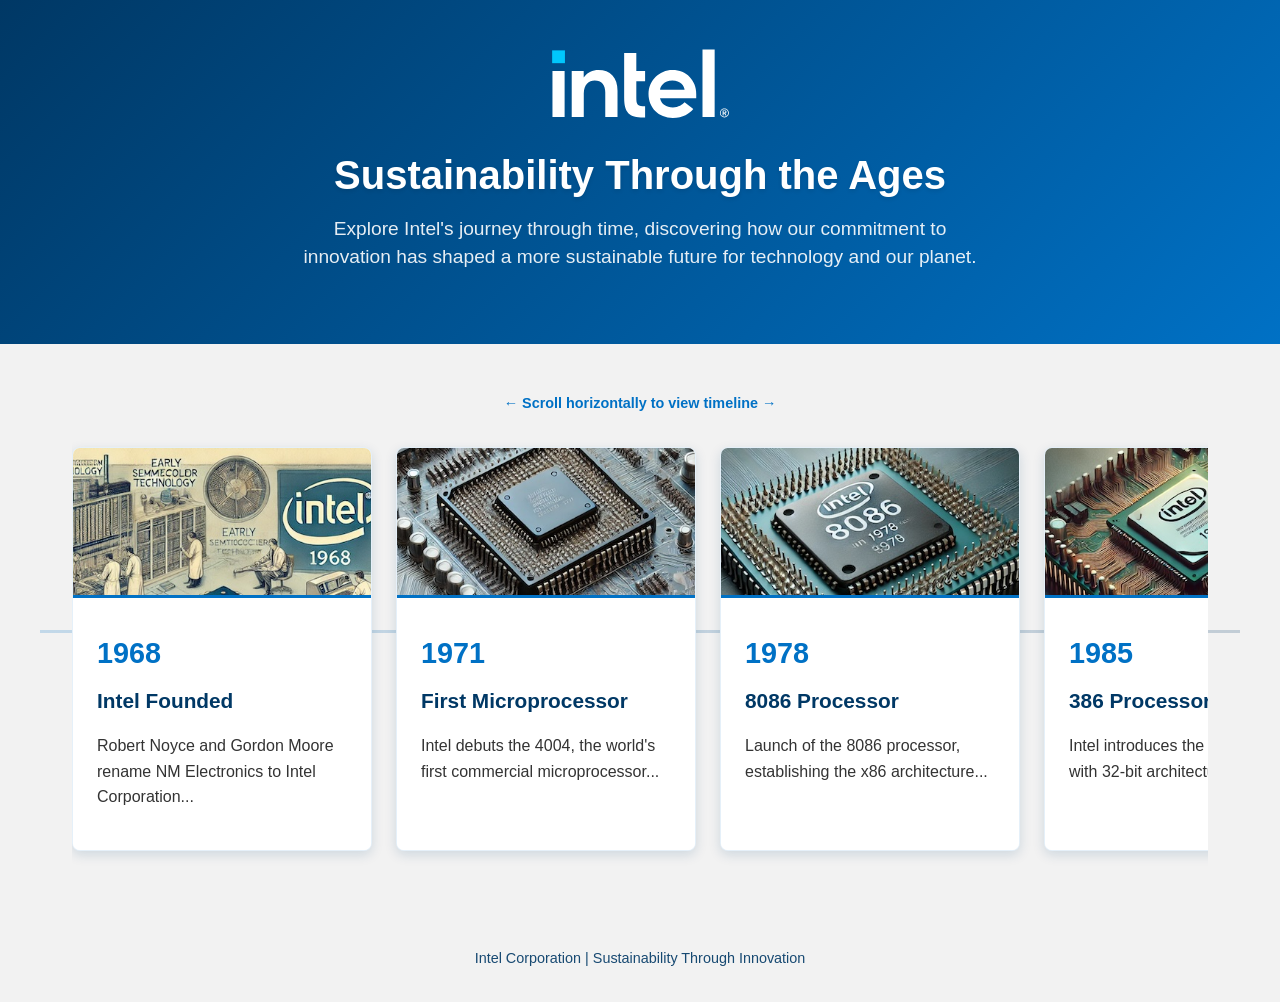
==== commit b48b8b41: "Update index.html" ====
--- a/index.html
+++ b/index.html
@@ -1,6 +1,7 @@
 <!DOCTYPE html>
 <html lang="en">
 <head>
+  <link rel="stylesheet" href="style.css" />
   <meta charset="UTF-8" />
   <meta name="viewport" content="width=device-width, initial-scale=1.0" />
   <title>Intel: Sustainability Through the Ages</title>
--- a/style.css
+++ b/style.css
@@ -0,0 +1,309 @@
+/* style.css */
+/* Intel Brand Colors & Base Styles */
+:root {
+  --intel-blue: #0071c5;
+  --intel-dark-blue: #003865;
+  --intel-white: #ffffff;
+  --intel-light-gray: #f2f2f2;
+  --intel-dark-gray: #333333;
+  --card-shadow: 0 4px 12px rgba(0, 65, 117, 0.15);
+  --card-shadow-hover: 0 12px 24px rgba(0, 65, 117, 0.2);
+}
+
+* {
+  box-sizing: border-box;
+  margin: 0;
+  padding: 0;
+}
+
+body {
+  font-family: 'Segoe UI', Tahoma, Geneva, Verdana, sans-serif;
+  line-height: 1.6;
+  color: var(--intel-dark-gray);
+  background-color: var(--intel-light-gray);
+}
+
+/* Header Styles */
+header {
+  background: linear-gradient(135deg, var(--intel-dark-blue) 0%, var(--intel-blue) 100%);
+  color: var(--intel-white);
+  padding: 3rem 2rem;
+  text-align: center;
+  position: relative;
+  overflow: hidden;
+}
+
+header > div {
+  max-width: 1200px;
+  margin: 0 auto;
+  position: relative;
+  z-index: 2;
+}
+
+header img {
+  width: 180px;
+  height: auto;
+  margin-bottom: 1.5rem;
+  transition: transform 0.3s ease;
+}
+
+header img:hover {
+  transform: scale(1.05);
+}
+
+header h1 {
+  font-size: 2.5rem;
+  font-weight: 700;
+  margin-bottom: 1rem;
+  line-height: 1.2;
+  text-shadow: 0 2px 4px rgba(0, 0, 0, 0.1);
+}
+
+header p {
+  font-size: 1.2rem;
+  max-width: 700px;
+  margin: 0 auto 1.5rem;
+  line-height: 1.5;
+  opacity: 0.9;
+}
+
+/* Timeline Container */
+.timeline-container {
+  max-width: 1200px;
+  margin: 3rem auto;
+  padding: 0 2rem;
+  position: relative;
+}
+
+.timeline-scroll-message {
+  text-align: center;
+  color: var(--intel-blue);
+  margin-bottom: 1.5rem;
+  font-size: 0.9rem;
+  display: none;
+  font-weight: 600;
+  animation: pulse 2s infinite;
+}
+
+@keyframes pulse {
+  0% { opacity: 0.6; }
+  50% { opacity: 1; }
+  100% { opacity: 0.6; }
+}
+
+/* Timeline Styles with Scroll Snap */
+.timeline {
+  display: flex;
+  gap: 2rem;
+  padding: 2rem 0;
+  overflow-x: auto;
+  scroll-snap-type: x mandatory;
+  scroll-padding: 0 2rem;
+  scrollbar-width: none;
+  -ms-overflow-style: none;
+  cursor: grab;
+}
+
+.timeline:active {
+  cursor: grabbing;
+}
+
+.timeline::-webkit-scrollbar {
+  display: none;
+}
+
+/* Milestone Cards with Enhanced Interactions */
+.milestone {
+  flex: 0 0 300px;
+  background: var(--intel-white);
+  border-radius: 8px;
+  box-shadow: var(--card-shadow);
+  overflow: hidden;
+  transition: all 0.4s cubic-bezier(0.25, 0.8, 0.25, 1);
+  position: relative;
+  min-height: 400px;
+  scroll-snap-align: start;
+  border: 1px solid rgba(0, 113, 197, 0.1);
+  transform: translateY(0);
+}
+
+.milestone::before {
+  content: '';
+  position: absolute;
+  top: 0;
+  left: 0;
+  right: 0;
+  height: 4px;
+  background: linear-gradient(90deg, var(--intel-blue), var(--intel-dark-blue));
+  opacity: 0;
+  transition: opacity 0.3s ease;
+}
+
+.milestone-content {
+  padding: 1.8rem;
+  position: relative;
+  z-index: 2;
+  background: var(--intel-white);
+  transition: all 0.4s ease;
+  height: 100%;
+  display: flex;
+  flex-direction: column;
+}
+
+.milestone h2 {
+  color: var(--intel-blue);
+  font-size: 1.8rem;
+  margin-bottom: 0.5rem;
+  transition: color 0.3s ease;
+}
+
+.milestone h3 {
+  color: var(--intel-dark-blue);
+  font-size: 1.3rem;
+  margin-bottom: 1.2rem;
+  font-weight: 600;
+  transition: color 0.3s ease;
+}
+
+.milestone img {
+  width: 100%;
+  height: 150px;
+  object-fit: cover;
+  border-bottom: 3px solid var(--intel-blue);
+  transition: all 0.4s ease;
+}
+
+.milestone p {
+  color: var(--intel-dark-gray);
+  margin-bottom: 1rem;
+  flex-grow: 1;
+}
+
+.milestone-hover {
+  position: absolute;
+  top: 0;
+  left: 0;
+  right: 0;
+  bottom: 0;
+  background: linear-gradient(135deg, rgba(0, 56, 101, 0.95) 0%, rgba(0, 113, 197, 0.95) 100%);
+  color: var(--intel-white);
+  padding: 2rem;
+  opacity: 0;
+  transition: opacity 0.4s ease, transform 0.4s ease;
+  display: flex;
+  flex-direction: column;
+  justify-content: center;
+  transform: translateY(10px);
+}
+
+.milestone-hover h3 {
+  color: var(--intel-white);
+  margin-bottom: 1.5rem;
+  position: relative;
+}
+
+.milestone-hover h3::after {
+  content: '';
+  position: absolute;
+  bottom: -0.5rem;
+  left: 0;
+  width: 40px;
+  height: 2px;
+  background: var(--intel-white);
+}
+
+.milestone-hover p {
+  color: rgba(255, 255, 255, 0.9);
+  font-size: 0.95rem;
+}
+
+/* Enhanced Hover Effects */
+.milestone:hover {
+  transform: translateY(-8px);
+  box-shadow: var(--card-shadow-hover);
+  z-index: 10;
+}
+
+.milestone:hover::before {
+  opacity: 1;
+}
+
+.milestone:hover img {
+  transform: scale(1.05);
+}
+
+.milestone:hover .milestone-content {
+  opacity: 0;
+  transform: translateY(-10px);
+}
+
+.milestone:hover .milestone-hover {
+  opacity: 1;
+  transform: translateY(0);
+}
+
+/* Timeline Connector Line */
+.timeline::after {
+  content: '';
+  position: absolute;
+  left: 0;
+  right: 0;
+  height: 3px;
+  background: linear-gradient(90deg, var(--intel-blue), var(--intel-dark-blue));
+  top: 50%;
+  z-index: -1;
+  opacity: 0.2;
+}
+
+/* Responsive Layout */
+@media (max-width: 768px) {
+  .timeline {
+    flex-direction: column;
+    overflow-x: visible;
+    gap: 2.5rem;
+    padding: 1rem 0;
+    scroll-snap-type: none;
+  }
+  
+  .milestone {
+    flex: 1 1 auto;
+    min-height: auto;
+    width: 100%;
+  }
+  
+  .timeline-scroll-message {
+    display: none;
+  }
+  
+  header h1 {
+    font-size: 2rem;
+  }
+  
+  header p {
+    font-size: 1rem;
+  }
+  
+  .timeline::after {
+    display: none;
+  }
+}
+
+@media (min-width: 769px) {
+  .timeline-scroll-message {
+    display: block;
+  }
+}
+
+/* Footer */
+footer {
+  text-align: center;
+  padding: 2.5rem;
+  background: var(--intel-dark-blue);
+  color: var(--intel-white);
+  margin-top: 3rem;
+}
+
+footer p {
+  font-size: 0.9rem;
+  opacity: 0.9;
+}
